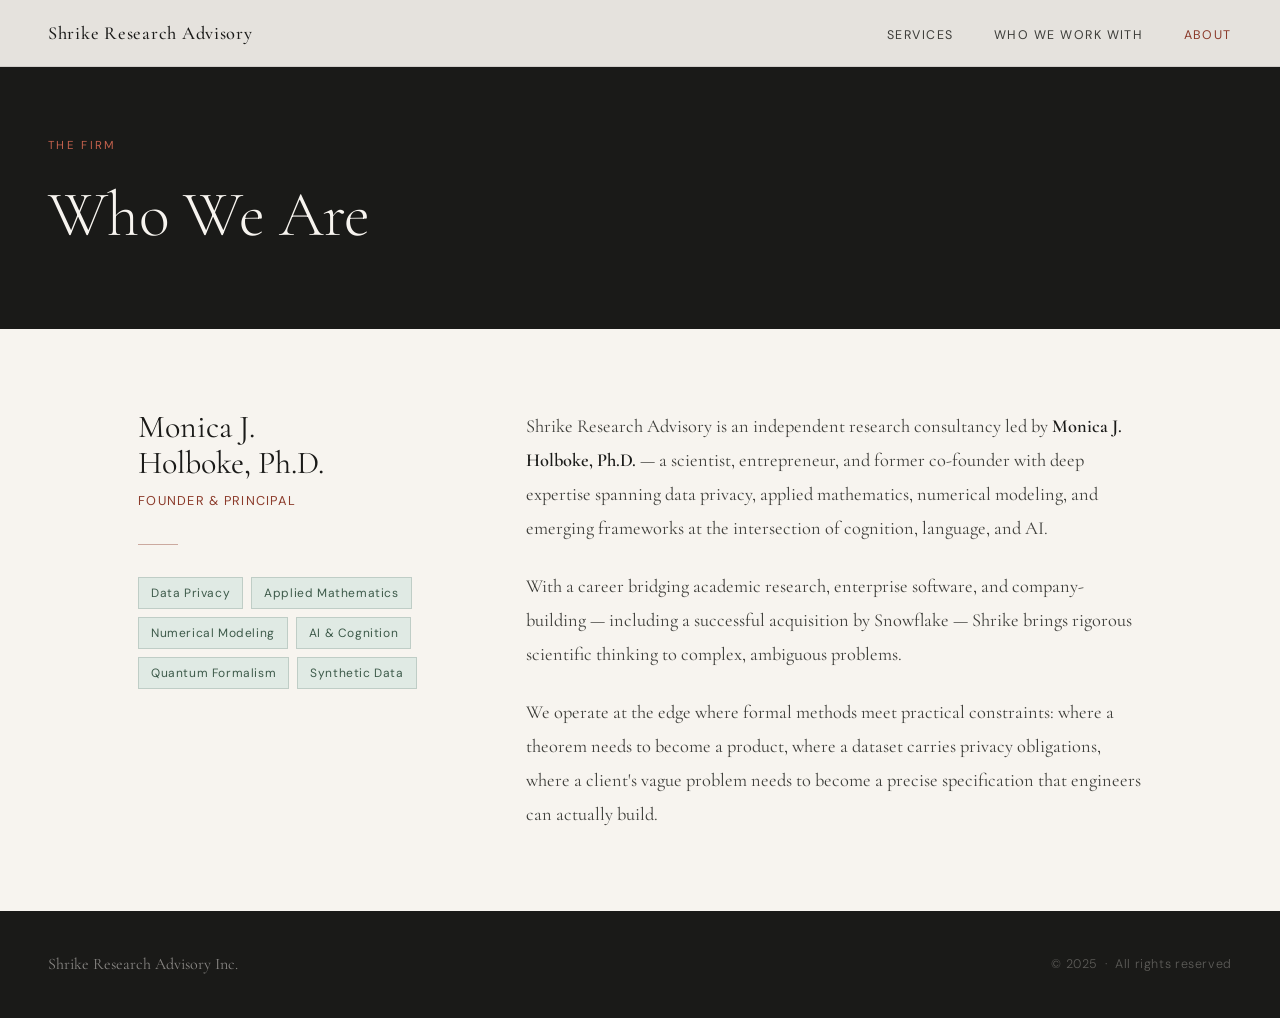
==== about.html @ edf5611b "Add files via upload" ====
<!DOCTYPE html>
<html lang="en">
<head>
<meta charset="UTF-8">
<meta name="viewport" content="width=device-width, initial-scale=1.0">
<title>About — Shrike Research Advisory</title>
<link rel="preconnect" href="https://fonts.googleapis.com">
<link rel="preconnect" href="https://fonts.gstatic.com" crossorigin>
<link href="https://fonts.googleapis.com/css2?family=Cormorant+Garamond:ital,wght@0,300;0,400;0,500;0,600;1,300;1,400&family=DM+Sans:wght@300;400;500&display=swap" rel="stylesheet">
<link rel="stylesheet" href="style.css">
</head>
<body>

<nav>
  <a href="index.html" class="nav-logo">Shrike Research Advisory</a>
  <ul class="nav-links">
    <li><a href="services.html">Services</a></li>
    <li><a href="clients.html">Who We Work With</a></li>
    <li><a href="about.html" class="active">About</a></li>
  </ul>
</nav>

<header class="hero hero--slim">
  <div class="hero-text">
    <p class="hero-eyebrow">The Firm</p>
    <h1>Who We Are</h1>
  </div>
</header>

<section style="background: var(--cream);">
  <div class="section-inner">
    <div class="about-layout">
      <div class="about-sidebar">
        <h2 class="about-name">Monica J.<br>Holboke, Ph.D.</h2>
        <p class="about-title">Founder &amp; Principal</p>
        <div class="rule"></div>
        <div class="expertise-tags">
          <span class="tag">Data Privacy</span>
          <span class="tag">Applied Mathematics</span>
          <span class="tag">Numerical Modeling</span>
          <span class="tag">AI &amp; Cognition</span>
          <span class="tag">Quantum Formalism</span>
          <span class="tag">Synthetic Data</span>
        </div>
      </div>
      <div class="about-body">
        <p>Shrike Research Advisory is an independent research consultancy led by <strong>Monica J. Holboke, Ph.D.</strong> — a scientist, entrepreneur, and former co-founder with deep expertise spanning data privacy, applied mathematics, numerical modeling, and emerging frameworks at the intersection of cognition, language, and AI.</p>
        <p>With a career bridging academic research, enterprise software, and company-building — including a successful acquisition by Snowflake — Shrike brings rigorous scientific thinking to complex, ambiguous problems.</p>
        <p>We operate at the edge where formal methods meet practical constraints: where a theorem needs to become a product, where a dataset carries privacy obligations, where a client's vague problem needs to become a precise specification that engineers can actually build.</p>
      </div>
    </div>
  </div>
</section>

<footer>
  <span class="footer-brand">Shrike Research Advisory Inc.</span>
  <span class="footer-copy">&copy; 2025 &nbsp;·&nbsp; All rights reserved</span>
</footer>

</body>
</html>
---- style.css ----
/* ============================================
   SHRIKE RESEARCH ADVISORY — Global Stylesheet
   style.css
   
   HOW TO USE ON ANY NEW PAGE:
   Add this to your <head>:
     <link rel="stylesheet" href="style.css">
   
   For pages in subfolders (e.g. pages/contact.html):
     <link rel="stylesheet" href="../style.css">
   ============================================ */


/* ── RESET & BASE ─────────────────────────── */
*, *::before, *::after { box-sizing: border-box; margin: 0; padding: 0; }

:root {
  --ink: #1a1a18;
  --ink-mid: #3d3d39;
  --ink-muted: #6b6b65;
  --ink-faint: #b0afa8;
  --cream: #f7f4ef;
  --cream-dark: #ede9e1;
  --rust: #8b3a2a;
  --rust-light: #c4614d;
  --rust-pale: #f0e0da;
  --sage: #3d5a4a;
  --sage-pale: #e0eae4;
  --gold: #a07830;
  --white: #ffffff;
  --serif: 'Cormorant Garamond', Georgia, serif;
  --sans: 'DM Sans', system-ui, sans-serif;
}

html { scroll-behavior: smooth; }

body {
  font-family: var(--sans);
  font-weight: 300;
  color: var(--ink);
  background: var(--cream);
  font-size: 16px;
  line-height: 1.7;
  -webkit-font-smoothing: antialiased;
}


/* ── NAVIGATION ───────────────────────────── */
nav {
  position: fixed;
  top: 0; left: 0; right: 0;
  z-index: 100;
  padding: 1.1rem 3rem;
  display: flex;
  align-items: center;
  justify-content: space-between;
  background: rgba(247, 244, 239, 0.92);
  backdrop-filter: blur(8px);
  border-bottom: 0.5px solid rgba(26,26,24,0.1);
}

.nav-logo {
  font-family: var(--serif);
  font-size: 1.15rem;
  font-weight: 500;
  letter-spacing: 0.04em;
  color: var(--ink);
  text-decoration: none;
}

.nav-links {
  display: flex;
  gap: 2.5rem;
  list-style: none;
}

.nav-links a {
  font-family: var(--sans);
  font-size: 0.78rem;
  font-weight: 400;
  letter-spacing: 0.12em;
  text-transform: uppercase;
  color: var(--ink-mid);
  text-decoration: none;
  transition: color 0.2s;
}

.nav-links a:hover { color: var(--rust); }
.nav-links a.active { color: var(--rust); }


/* ── HERO ─────────────────────────────────── */
.hero {
  padding-top: 80px;
  min-height: 52vh;
  display: grid;
  grid-template-columns: 1fr 1fr;
  background: var(--ink);
  overflow: hidden;
  position: relative;
}

.hero-text {
  padding: 5rem 3rem 5rem 3rem;
  display: flex;
  flex-direction: column;
  justify-content: center;
  position: relative;
  z-index: 2;
}

.hero-eyebrow {
  font-family: var(--sans);
  font-size: 0.72rem;
  font-weight: 400;
  letter-spacing: 0.2em;
  text-transform: uppercase;
  color: var(--rust-light);
  margin-bottom: 1.5rem;
}

.hero h1 {
  font-family: var(--serif);
  font-size: clamp(2.8rem, 5vw, 4.2rem);
  font-weight: 300;
  line-height: 1.08;
  color: var(--cream);
  letter-spacing: -0.01em;
  margin-bottom: 1.5rem;
}

.hero h1 em {
  font-style: italic;
  color: var(--rust-light);
}

.hero-tagline {
  font-family: var(--sans);
  font-size: 0.95rem;
  font-weight: 300;
  color: rgba(247,244,239,0.6);
  line-height: 1.7;
  max-width: 400px;
}

/* Hero image panel — replace the SVG with a real <img> when ready */
.hero-image-panel {
  position: relative;
  overflow: hidden;
  background: var(--ink-mid);
}

.hero-image-panel img {
  width: 100%;
  height: 100%;
  object-fit: cover;
  opacity: 0.6;
}

.hero-image-panel::before {
  content: '';
  position: absolute;
  inset: 0;
  background:
    repeating-linear-gradient(
      -45deg,
      transparent,
      transparent 40px,
      rgba(139,58,42,0.06) 40px,
      rgba(139,58,42,0.06) 41px
    );
  z-index: 1;
}

.hero-geo {
  position: absolute;
  inset: 0;
  display: flex;
  align-items: center;
  justify-content: center;
  z-index: 2;
}

.hero-geo svg {
  width: 60%;
  opacity: 0.18;
}

/* Shorter hero for interior pages */
.hero--slim {
  min-height: 28vh;
  grid-template-columns: 1fr;
}

.hero--slim .hero-text {
  padding: 3.5rem 3rem;
}


/* ── SECTION SCAFFOLDING ──────────────────── */
section { width: 100%; }

.section-inner {
  max-width: 1100px;
  margin: 0 auto;
  padding: 5rem 3rem;
}

.section-label {
  font-family: var(--sans);
  font-size: 0.72rem;
  font-weight: 400;
  letter-spacing: 0.2em;
  text-transform: uppercase;
  color: var(--rust);
  margin-bottom: 2.5rem;
  display: flex;
  align-items: center;
  gap: 1rem;
}

.section-label::after {
  content: '';
  flex: 1;
  height: 0.5px;
  background: var(--rust);
  opacity: 0.3;
  max-width: 60px;
}

/* Section label on dark backgrounds */
.section-label--light {
  color: rgba(224,234,228,0.7);
}

.section-label--light::after {
  background: rgba(224,234,228,0.4);
  opacity: 1;
}

/* Section headings */
.section-heading {
  font-family: var(--serif);
  font-size: clamp(2rem, 3.5vw, 2.8rem);
  font-weight: 300;
  color: var(--ink);
  line-height: 1.15;
  margin-bottom: 3rem;
}

.section-heading--light {
  color: var(--cream);
}

.section-heading em {
  font-style: italic;
  color: var(--ink-muted);
}

.section-heading--light em {
  color: rgba(224,234,228,0.65);
}


/* ── SERVICES SECTION ─────────────────────── */
#services {
  background: var(--sage);
}

.services-grid {
  display: grid;
  grid-template-columns: 1fr 1fr;
  gap: 1.5px;
  background: rgba(255,255,255,0.08);
  border: 0.5px solid rgba(255,255,255,0.08);
}

.service-card {
  background: rgba(255,255,255,0.04);
  padding: 2.5rem;
  transition: background 0.25s;
}

.service-card:hover {
  background: rgba(255,255,255,0.08);
}

.service-number {
  font-family: var(--serif);
  font-size: 2rem;
  font-weight: 300;
  color: rgba(224,234,228,0.2);
  line-height: 1;
  margin-bottom: 1rem;
}

.service-title {
  font-family: var(--serif);
  font-size: 1.35rem;
  font-weight: 500;
  color: var(--cream);
  margin-bottom: 0.75rem;
  line-height: 1.2;
}

.service-desc {
  font-size: 0.88rem;
  font-weight: 300;
  color: rgba(224,234,228,0.65);
  line-height: 1.75;
}

.sub-research {
  margin-top: 1.25rem;
  display: flex;
  flex-direction: column;
  gap: 0.75rem;
}

.sub-item {
  padding: 0.75rem 1rem;
  background: rgba(255,255,255,0.05);
  border-left: 2px solid rgba(196,97,77,0.5);
}

.sub-item-title {
  font-size: 0.82rem;
  font-weight: 400;
  color: var(--rust-light);
  margin-bottom: 0.25rem;
  letter-spacing: 0.02em;
}

.sub-item-badge {
  display: inline-block;
  font-size: 0.65rem;
  font-weight: 400;
  letter-spacing: 0.1em;
  text-transform: uppercase;
  background: rgba(196,97,77,0.2);
  color: var(--rust-light);
  padding: 0.15rem 0.5rem;
  margin-bottom: 0.4rem;
}

.sub-item-desc {
  font-size: 0.8rem;
  color: rgba(224,234,228,0.5);
  line-height: 1.6;
}


/* ── WHO WE WORK WITH ─────────────────────── */
#clients {
  background: var(--cream-dark);
}

.clients-grid {
  display: grid;
  grid-template-columns: repeat(2, 1fr);
  gap: 1px;
  background: rgba(26,26,24,0.1);
  border: 0.5px solid rgba(26,26,24,0.1);
}

.client-card {
  background: var(--cream-dark);
  padding: 2rem 2rem 2rem 2.5rem;
  border-left: 3px solid transparent;
  transition: border-color 0.2s, background 0.2s;
}

.client-card:hover {
  background: var(--white);
  border-left-color: var(--rust);
}

.client-card-title {
  font-family: var(--serif);
  font-size: 1.1rem;
  font-weight: 500;
  color: var(--ink);
  margin-bottom: 0.5rem;
  line-height: 1.3;
}

.client-card-desc {
  font-size: 0.87rem;
  font-weight: 300;
  color: var(--ink-muted);
  line-height: 1.65;
}


/* ── ABOUT / WHO WE ARE ───────────────────── */
#about {
  background: var(--cream);
}

.about-layout {
  display: grid;
  grid-template-columns: 1fr 2fr;
  gap: 5rem;
  align-items: start;
}

.about-sidebar {
  position: sticky;
  top: 5rem;
}

.about-name {
  font-family: var(--serif);
  font-size: 2rem;
  font-weight: 400;
  color: var(--ink);
  line-height: 1.15;
  margin-bottom: 0.5rem;
}

.about-title {
  font-size: 0.8rem;
  font-weight: 400;
  letter-spacing: 0.1em;
  text-transform: uppercase;
  color: var(--rust);
  margin-bottom: 1.5rem;
}

.expertise-tags {
  display: flex;
  flex-wrap: wrap;
  gap: 0.5rem;
  margin-top: 1.5rem;
}

.tag {
  font-size: 0.75rem;
  font-weight: 400;
  letter-spacing: 0.05em;
  color: var(--sage);
  background: var(--sage-pale);
  padding: 0.3rem 0.75rem;
  border-radius: 0;
  border: 0.5px solid rgba(61,90,74,0.2);
}

.about-body {
  font-family: var(--serif);
  font-size: 1.15rem;
  font-weight: 400;
  color: var(--ink-mid);
  line-height: 1.85;
}

.about-body p + p {
  margin-top: 1.5rem;
}

.about-body strong {
  font-weight: 600;
  color: var(--ink);
}


/* ── GENERIC CONTENT BLOCKS ───────────────── */
/* Use these on any new page for standard prose/image layouts */

/* Full-width image */
.img-full {
  width: 100%;
  display: block;
  height: auto;
}

/* Captioned image */
.img-block {
  margin: 2rem 0;
}

.img-block img {
  width: 100%;
  height: auto;
  display: block;
}

.img-caption {
  font-size: 0.8rem;
  font-weight: 300;
  color: var(--ink-muted);
  margin-top: 0.5rem;
  letter-spacing: 0.03em;
}

/* Two-column image + text layout */
.split-layout {
  display: grid;
  grid-template-columns: 1fr 1fr;
  gap: 4rem;
  align-items: center;
}

.split-layout--reversed .split-text { order: -1; }

.split-text h2 {
  font-family: var(--serif);
  font-size: clamp(1.6rem, 3vw, 2.2rem);
  font-weight: 300;
  color: var(--ink);
  line-height: 1.15;
  margin-bottom: 1rem;
}

.split-text p {
  font-size: 0.93rem;
  font-weight: 300;
  color: var(--ink-mid);
  line-height: 1.75;
}

.split-text p + p { margin-top: 1rem; }


/* ── UTILITY ──────────────────────────────── */
.rule {
  width: 40px;
  height: 1px;
  background: var(--rust);
  opacity: 0.4;
  margin: 2rem 0;
}

.bg-cream      { background: var(--cream); }
.bg-cream-dark { background: var(--cream-dark); }
.bg-dark       { background: var(--ink); }
.bg-sage       { background: var(--sage); }


/* ── HOME CARDS ───────────────────────────── */
.home-cards {
  display: grid;
  grid-template-columns: repeat(3, 1fr);
  gap: 1px;
  background: rgba(26,26,24,0.1);
  border: 0.5px solid rgba(26,26,24,0.1);
}

.home-card {
  display: flex;
  flex-direction: column;
  background: var(--cream-dark);
  padding: 2.5rem;
  text-decoration: none;
  border-left: 3px solid transparent;
  transition: border-color 0.2s, background 0.2s;
}

.home-card:hover {
  background: var(--white);
  border-left-color: var(--rust);
}

.home-card-number {
  font-family: var(--serif);
  font-size: 1.5rem;
  font-weight: 300;
  color: var(--ink-faint);
  margin-bottom: 1rem;
  line-height: 1;
}

.home-card-title {
  font-family: var(--serif);
  font-size: 1.4rem;
  font-weight: 500;
  color: var(--ink);
  margin-bottom: 0.75rem;
  line-height: 1.2;
}

.home-card-desc {
  font-size: 0.87rem;
  font-weight: 300;
  color: var(--ink-muted);
  line-height: 1.65;
  flex: 1;
}

.home-card-link {
  display: inline-block;
  margin-top: 1.5rem;
  font-size: 0.78rem;
  font-weight: 400;
  letter-spacing: 0.08em;
  color: var(--rust);
  text-transform: uppercase;
}

@media (max-width: 900px) {
  .home-cards { grid-template-columns: 1fr; }
}


/* ── FOOTER ───────────────────────────────── */
footer {
  background: var(--ink);
  padding: 2.5rem 3rem;
  display: flex;
  align-items: center;
  justify-content: space-between;
}

.footer-brand {
  font-family: var(--serif);
  font-size: 1rem;
  font-weight: 400;
  color: rgba(247,244,239,0.5);
}

.footer-copy {
  font-size: 0.78rem;
  font-weight: 300;
  color: rgba(247,244,239,0.3);
  letter-spacing: 0.05em;
}


/* ── ANIMATIONS ───────────────────────────── */
@keyframes fadeUp {
  from { opacity: 0; transform: translateY(20px); }
  to   { opacity: 1; transform: translateY(0); }
}

.hero-text > * {
  animation: fadeUp 0.7s ease both;
}

.hero-eyebrow { animation-delay: 0.1s; }
.hero h1      { animation-delay: 0.25s; }
.hero-tagline { animation-delay: 0.4s; }


/* ── RESPONSIVE ───────────────────────────── */
@media (max-width: 900px) {
  nav { padding: 1rem 1.5rem; }
  .nav-links { gap: 1.5rem; }

  .hero {
    grid-template-columns: 1fr;
    min-height: auto;
  }
  .hero-text { padding: 4rem 1.5rem 3rem; }
  .hero-image-panel { display: none; }

  .section-inner { padding: 3.5rem 1.5rem; }

  .services-grid,
  .clients-grid { grid-template-columns: 1fr; }

  .about-layout {
    grid-template-columns: 1fr;
    gap: 2rem;
  }

  .about-sidebar { position: static; }

  .split-layout {
    grid-template-columns: 1fr;
    gap: 2rem;
  }

  .split-layout--reversed .split-text { order: 0; }

  footer { flex-direction: column; gap: 0.5rem; text-align: center; }
}

@media (max-width: 600px) {
  .nav-links { display: none; }
  .hero h1 { font-size: 2.2rem; }
}
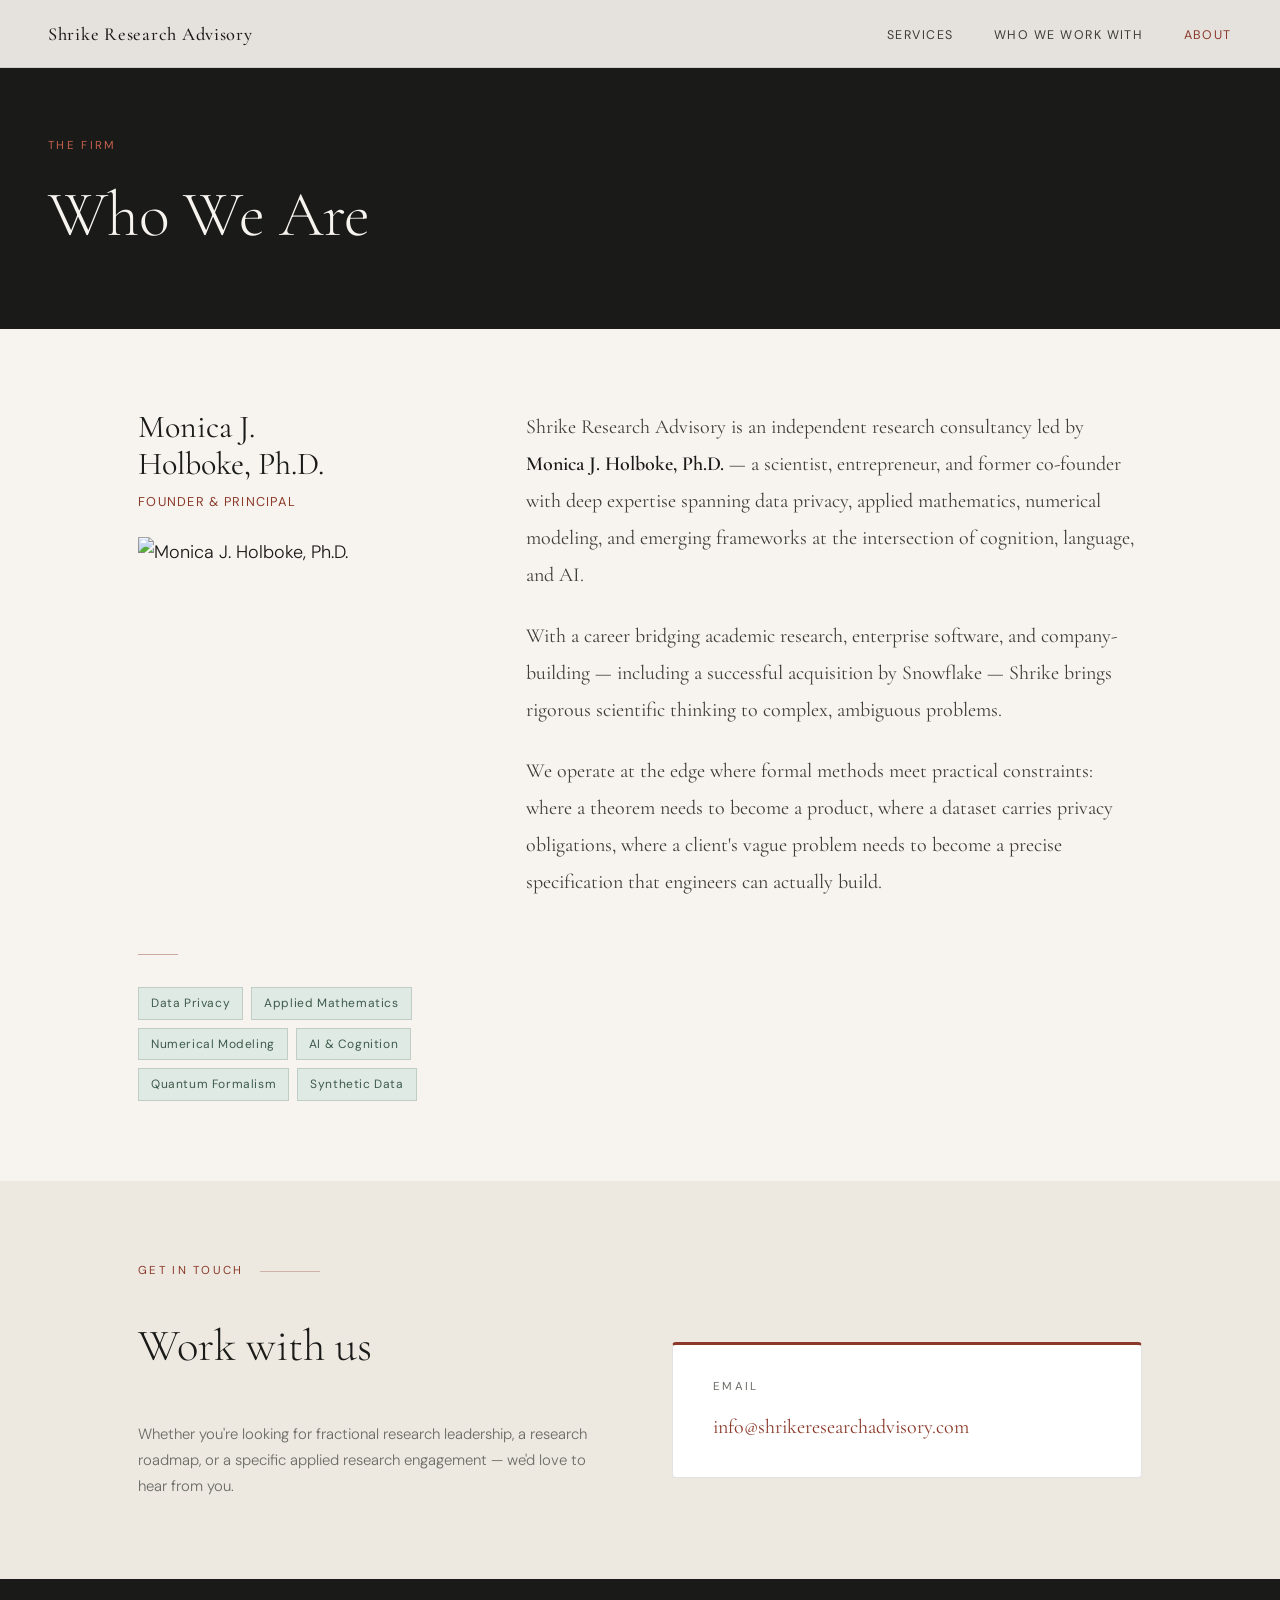
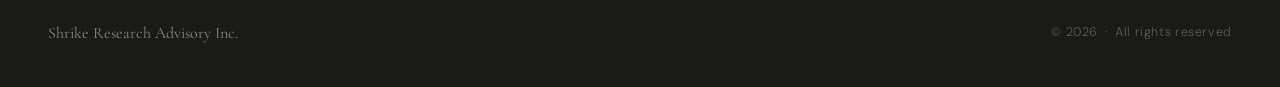
==== commit 59fc80fe: "Add files via upload" ====
--- a/about.html
+++ b/about.html
@@ -33,6 +33,8 @@
       <div class="about-sidebar">
         <h2 class="about-name">Monica J.<br>Holboke, Ph.D.</h2>
         <p class="about-title">Founder &amp; Principal</p>
+        <!-- PHOTO: replace monica-holboke.jpg with your actual filename -->
+        <img src="images/monica-holboke.jpg" alt="Monica J. Holboke, Ph.D." class="about-photo">
         <div class="rule"></div>
         <div class="expertise-tags">
           <span class="tag">Data Privacy</span>
@@ -52,9 +54,26 @@
   </div>
 </section>
 
+<!-- CONTACT -->
+<section style="background: var(--cream-dark);">
+  <div class="section-inner">
+    <p class="section-label">Get In Touch</p>
+    <div class="contact-layout">
+      <div>
+        <h2 class="section-heading">Work with us</h2>
+        <p style="font-size: 0.93rem; font-weight: 300; color: var(--ink-muted); line-height: 1.75; max-width: 480px;">Whether you're looking for fractional research leadership, a research roadmap, or a specific applied research engagement — we'd love to hear from you.</p>
+      </div>
+      <div class="contact-card">
+        <p class="contact-label">Email</p>
+        <a href="mailto:info@shrikeresearchadvisory.com" class="contact-email">info@shrikeresearchadvisory.com</a>
+      </div>
+    </div>
+  </div>
+</section>
+
 <footer>
   <span class="footer-brand">Shrike Research Advisory Inc.</span>
-  <span class="footer-copy">&copy; 2025 &nbsp;·&nbsp; All rights reserved</span>
+  <span class="footer-copy">&copy; 2026 &nbsp;·&nbsp; All rights reserved</span>
 </footer>
 
 </body>
--- a/style.css
+++ b/style.css
@@ -39,8 +39,8 @@
   font-weight: 300;
   color: var(--ink);
   background: var(--cream);
-  font-size: 16px;
-  line-height: 1.7;
+  font-size: 18px;
+  line-height: 1.75;
   -webkit-font-smoothing: antialiased;
 }
 
@@ -304,9 +304,9 @@
 }
 
 .service-desc {
-  font-size: 0.88rem;
-  font-weight: 300;
-  color: rgba(224,234,228,0.65);
+  font-size: 1rem;
+  font-weight: 300;
+  color: rgba(224,234,228,0.75);
   line-height: 1.75;
 }
 
@@ -314,39 +314,74 @@
   margin-top: 1.25rem;
   display: flex;
   flex-direction: column;
-  gap: 0.75rem;
+  gap: 0.5rem;
 }
 
 .sub-item {
-  padding: 0.75rem 1rem;
-  background: rgba(255,255,255,0.05);
-  border-left: 2px solid rgba(196,97,77,0.5);
+  background: rgba(255,255,255,0.1);
+  border: 0.5px solid rgba(255,255,255,0.15);
+}
+
+.sub-item-trigger {
+  width: 100%;
+  display: flex;
+  align-items: center;
+  justify-content: space-between;
+  gap: 1rem;
+  padding: 0.85rem 1rem;
+  background: none;
+  border: none;
+  cursor: pointer;
+  text-align: left;
+}
+
+.sub-item-trigger:hover {
+  background: rgba(255,255,255,0.06);
+}
+
+.sub-item-trigger-left {
+  display: flex;
+  flex-direction: column;
+  gap: 0.3rem;
 }
 
 .sub-item-title {
-  font-size: 0.82rem;
-  font-weight: 400;
-  color: var(--rust-light);
-  margin-bottom: 0.25rem;
-  letter-spacing: 0.02em;
+  font-size: 0.95rem;
+  font-weight: 400;
+  color: #f0ece4;
+  letter-spacing: 0.01em;
+  line-height: 1.3;
 }
 
 .sub-item-badge {
   display: inline-block;
-  font-size: 0.65rem;
+  font-size: 0.62rem;
   font-weight: 400;
   letter-spacing: 0.1em;
   text-transform: uppercase;
-  background: rgba(196,97,77,0.2);
-  color: var(--rust-light);
+  background: rgba(196,97,77,0.35);
+  color: #f4b8a8;
   padding: 0.15rem 0.5rem;
-  margin-bottom: 0.4rem;
+  width: fit-content;
+}
+
+.sub-item-chevron {
+  font-size: 1.1rem;
+  font-weight: 300;
+  color: #f0ece4;
+  flex-shrink: 0;
+  line-height: 1;
+  transition: color 0.2s;
+}
+
+.sub-item-body {
+  padding: 0 1rem 0.85rem 1rem;
 }
 
 .sub-item-desc {
-  font-size: 0.8rem;
-  color: rgba(224,234,228,0.5);
-  line-height: 1.6;
+  font-size: 0.95rem;
+  color: rgba(240,236,228,0.8);
+  line-height: 1.7;
 }
 
 
@@ -385,7 +420,7 @@
 }
 
 .client-card-desc {
-  font-size: 0.87rem;
+  font-size: 1rem;
   font-weight: 300;
   color: var(--ink-muted);
   line-height: 1.65;
@@ -447,7 +482,7 @@
 
 .about-body {
   font-family: var(--serif);
-  font-size: 1.15rem;
+  font-size: 1.25rem;
   font-weight: 400;
   color: var(--ink-mid);
   line-height: 1.85;
@@ -460,6 +495,17 @@
 .about-body strong {
   font-weight: 600;
   color: var(--ink);
+}
+
+
+.about-photo {
+  display: block;
+  width: 100%;
+  margin-top: 1.25rem;
+  margin-bottom: 0;
+  aspect-ratio: 4 / 5;
+  object-fit: cover;
+  object-position: center top;
 }
 
 
@@ -579,7 +625,7 @@
 }
 
 .home-card-desc {
-  font-size: 0.87rem;
+  font-size: 1rem;
   font-weight: 300;
   color: var(--ink-muted);
   line-height: 1.65;
@@ -598,6 +644,52 @@
 
 @media (max-width: 900px) {
   .home-cards { grid-template-columns: 1fr; }
+}
+
+
+/* ── CONTACT ──────────────────────────────── */
+.contact-layout {
+  display: grid;
+  grid-template-columns: 1fr 1fr;
+  gap: 4rem;
+  align-items: center;
+}
+
+.contact-card {
+  background: var(--white);
+  border: 0.5px solid rgba(26,26,24,0.12);
+  border-top: 3px solid var(--rust);
+  border-radius: 4px;
+  padding: 2rem 2.5rem;
+}
+
+.contact-label {
+  font-size: 0.72rem;
+  font-weight: 400;
+  letter-spacing: 0.2em;
+  text-transform: uppercase;
+  color: var(--ink-muted);
+  margin-bottom: 0.75rem;
+}
+
+.contact-email {
+  font-family: var(--serif);
+  font-size: 1.25rem;
+  font-weight: 400;
+  color: var(--rust);
+  text-decoration: none;
+  transition: color 0.2s;
+}
+
+.contact-email:hover {
+  color: var(--rust-light);
+}
+
+@media (max-width: 900px) {
+  .contact-layout {
+    grid-template-columns: 1fr;
+    gap: 2rem;
+  }
 }
 
 
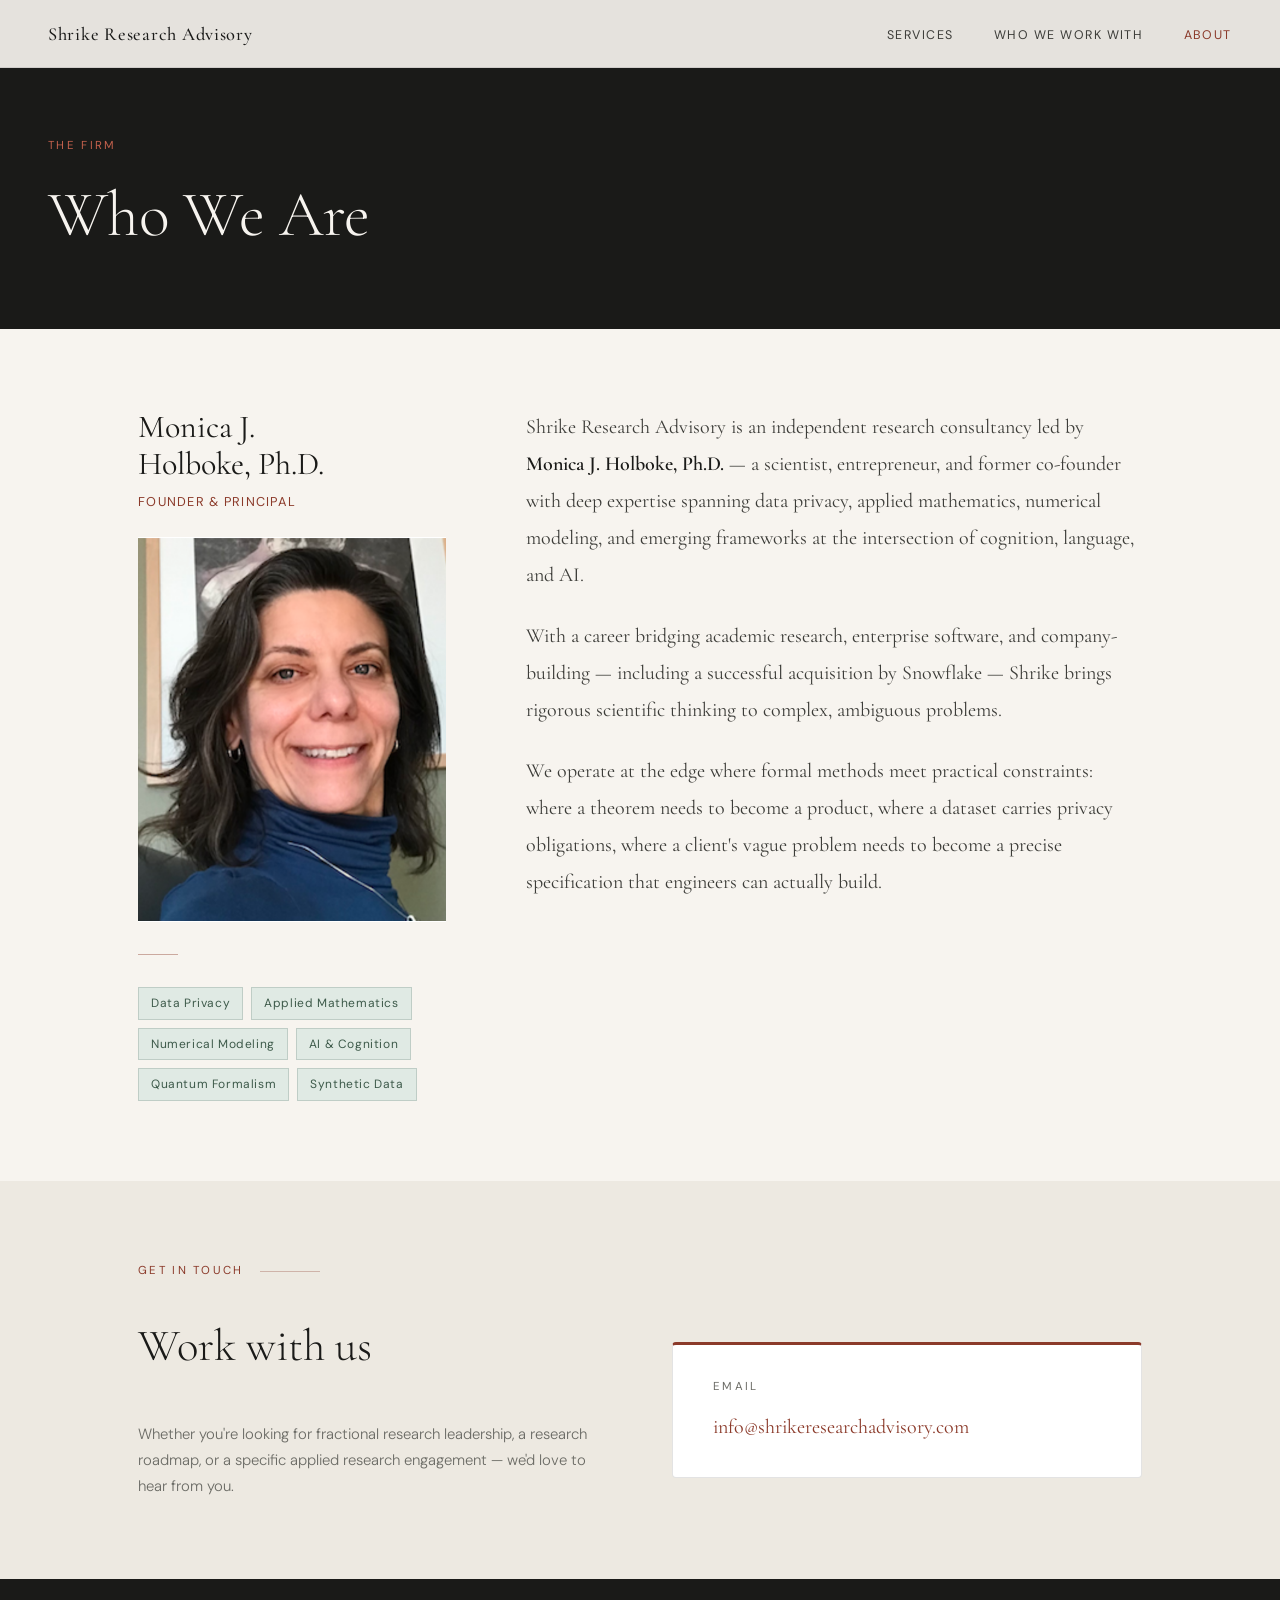
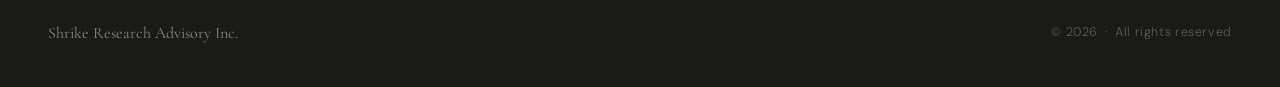
==== commit 865fb6b1: "Update about.html" ====
--- a/about.html
+++ b/about.html
@@ -34,7 +34,7 @@
         <h2 class="about-name">Monica J.<br>Holboke, Ph.D.</h2>
         <p class="about-title">Founder &amp; Principal</p>
         <!-- PHOTO: replace monica-holboke.jpg with your actual filename -->
-        <img src="images/monica-holboke.jpg" alt="Monica J. Holboke, Ph.D." class="about-photo">
+        <img src="monica-holboke.jpg" alt="Monica J. Holboke, Ph.D." class="about-photo">
         <div class="rule"></div>
         <div class="expertise-tags">
           <span class="tag">Data Privacy</span>
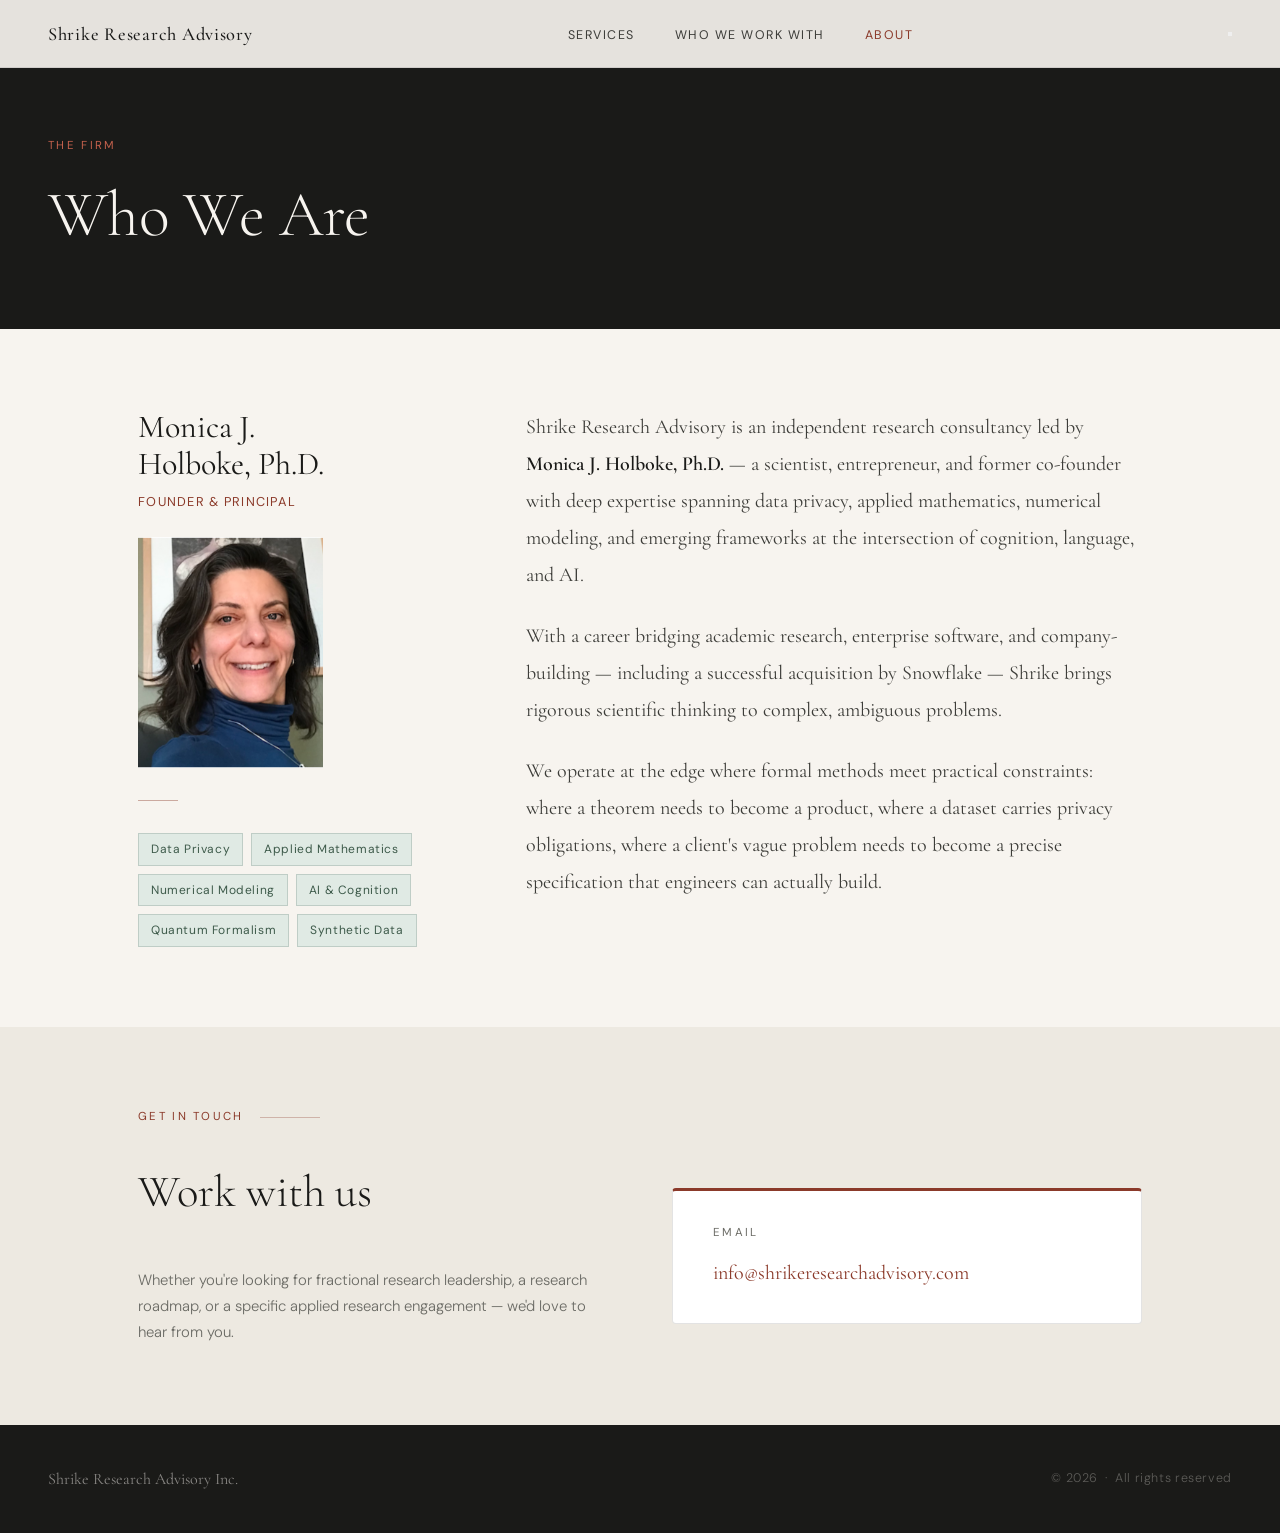
==== commit 83e107c9: "Update about.html" ====
--- a/about.html
+++ b/about.html
@@ -13,11 +13,14 @@
 
 <nav>
   <a href="index.html" class="nav-logo">Shrike Research Advisory</a>
-  <ul class="nav-links">
+  <ul class="nav-links" id="nav-links">
     <li><a href="services.html">Services</a></li>
     <li><a href="clients.html">Who We Work With</a></li>
     <li><a href="about.html" class="active">About</a></li>
   </ul>
+  <button class="nav-hamburger" id="nav-hamburger" aria-label="Open menu" aria-expanded="false">
+  <span></span><span></span><span></span>
+</button>
 </nav>
 
 <header class="hero hero--slim">
@@ -75,6 +78,14 @@
   <span class="footer-brand">Shrike Research Advisory Inc.</span>
   <span class="footer-copy">&copy; 2026 &nbsp;·&nbsp; All rights reserved</span>
 </footer>
-
+<script>
+  var btn = document.getElementById('nav-hamburger');
+  var links = document.getElementById('nav-links');
+  btn.addEventListener('click', function() {
+    var open = links.classList.toggle('nav-open');
+    btn.setAttribute('aria-expanded', open);
+    btn.classList.toggle('is-open', open);
+  });
+</script>
 </body>
 </html>
--- a/style.css
+++ b/style.css
@@ -500,7 +500,7 @@
 
 .about-photo {
   display: block;
-  width: 100%;
+  width: 60%;
   margin-top: 1.25rem;
   margin-bottom: 0;
   aspect-ratio: 4 / 5;
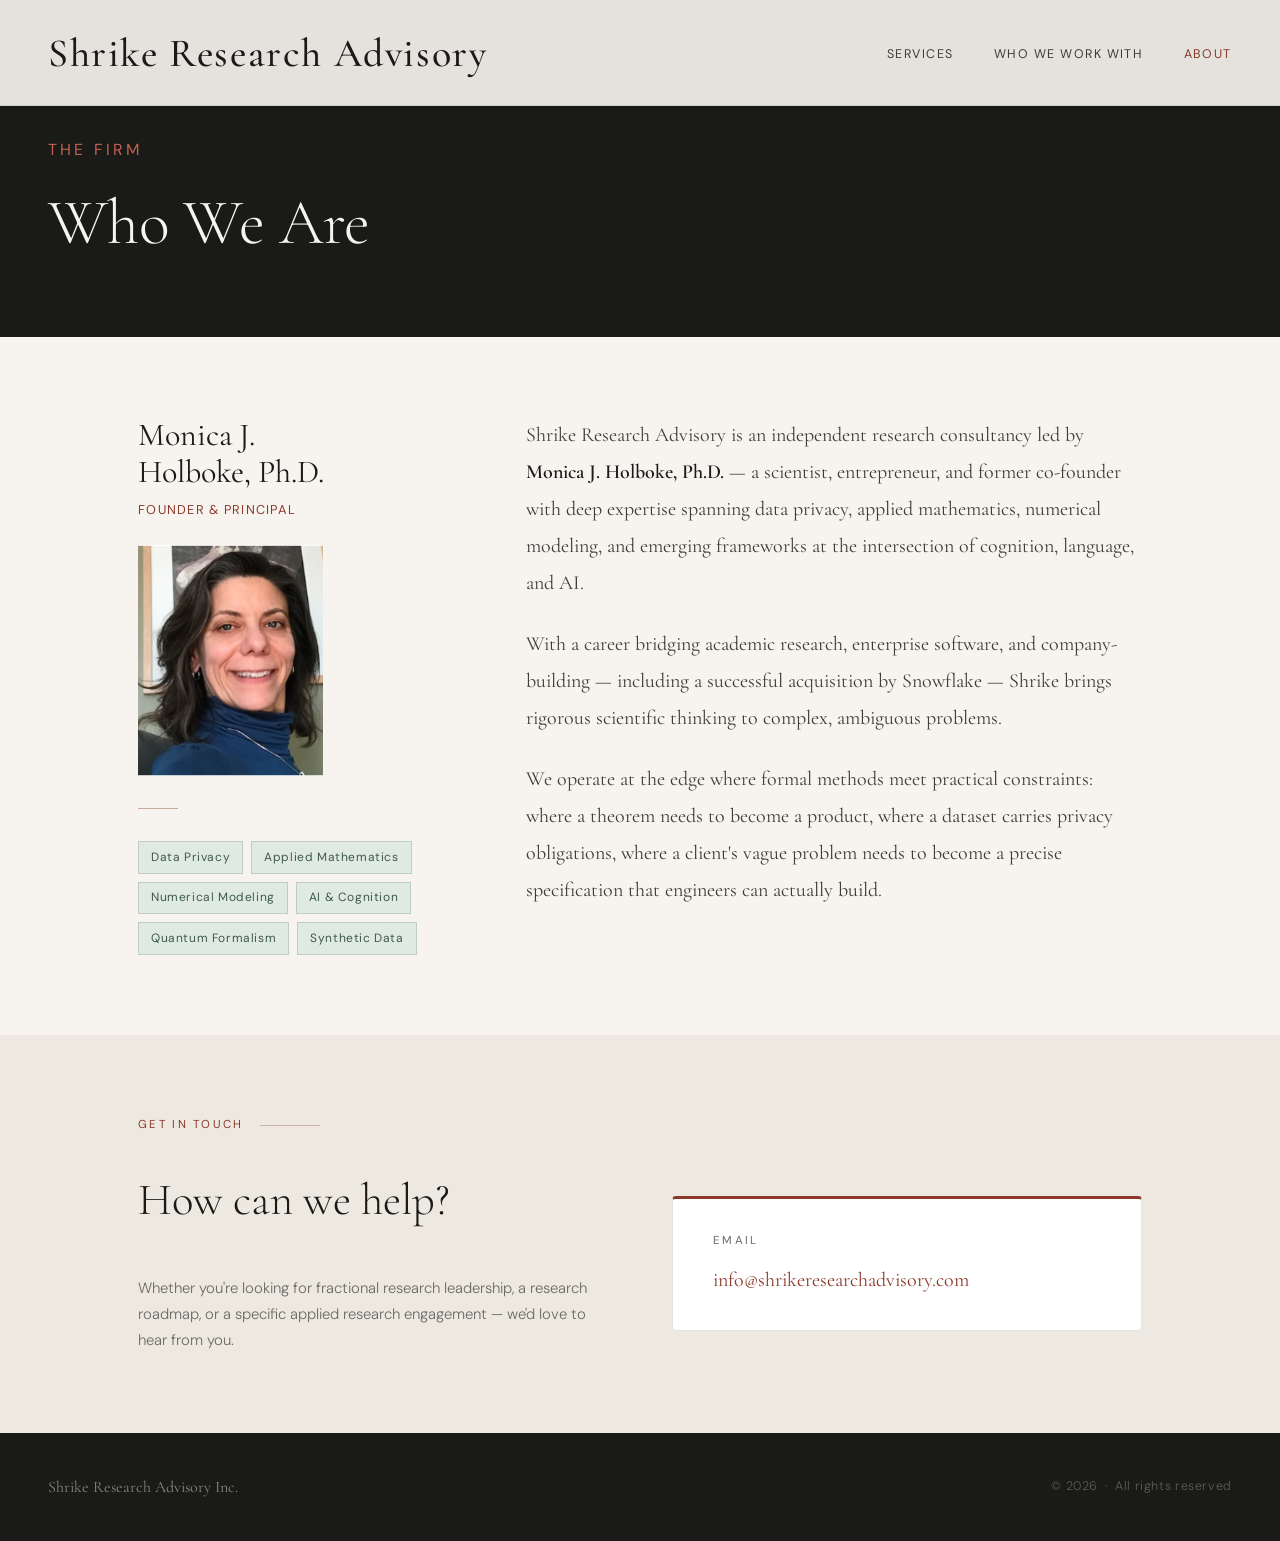
==== commit beb23434: "Update about.html" ====
--- a/about.html
+++ b/about.html
@@ -63,7 +63,7 @@
     <p class="section-label">Get In Touch</p>
     <div class="contact-layout">
       <div>
-        <h2 class="section-heading">Work with us</h2>
+        <h2 class="section-heading">How can we help?</h2>
         <p style="font-size: 0.93rem; font-weight: 300; color: var(--ink-muted); line-height: 1.75; max-width: 480px;">Whether you're looking for fractional research leadership, a research roadmap, or a specific applied research engagement — we'd love to hear from you.</p>
       </div>
       <div class="contact-card">
--- a/style.css
+++ b/style.css
@@ -61,7 +61,7 @@
 
 .nav-logo {
   font-family: var(--serif);
-  font-size: 1.15rem;
+  font-size: 2.5rem;
   font-weight: 500;
   letter-spacing: 0.04em;
   color: var(--ink);
@@ -111,7 +111,7 @@
 
 .hero-eyebrow {
   font-family: var(--sans);
-  font-size: 0.72rem;
+  font-size: 1rem;
   font-weight: 400;
   letter-spacing: 0.2em;
   text-transform: uppercase;
@@ -766,7 +766,58 @@
   footer { flex-direction: column; gap: 0.5rem; text-align: center; }
 }
 
+.nav-hamburger {
+  display: none;
+  flex-direction: column;
+  justify-content: center;
+  gap: 5px;
+  background: none;
+  border: none;
+  cursor: pointer;
+  padding: 4px;
+  width: 32px;
+  height: 32px;
+}
+
+.nav-hamburger span {
+  display: block;
+  width: 22px;
+  height: 1.5px;
+  background: var(--ink);
+  transition: transform 0.2s, opacity 0.2s;
+}
+
+.nav-hamburger.is-open span:nth-child(1) { transform: translateY(6.5px) rotate(45deg); }
+.nav-hamburger.is-open span:nth-child(2) { opacity: 0; }
+.nav-hamburger.is-open span:nth-child(3) { transform: translateY(-6.5px) rotate(-45deg); }
+
 @media (max-width: 600px) {
-  .nav-links { display: none; }
+  .nav-links {
+    display: none;
+    position: absolute;
+    top: 100%;
+    left: 0; right: 0;
+    background: rgba(247,244,239,0.98);
+    backdrop-filter: blur(8px);
+    border-bottom: 0.5px solid rgba(26,26,24,0.1);
+    flex-direction: column;
+    gap: 0;
+    padding: 0.5rem 0;
+  }
+
+  .nav-links.nav-open {
+    display: flex;
+  }
+
+  .nav-links li a {
+    display: block;
+    padding: 0.9rem 1.5rem;
+    font-size: 0.9rem;
+    border-bottom: 0.5px solid rgba(26,26,24,0.06);
+  }
+
+  .nav-hamburger { display: flex; }
+
   .hero h1 { font-size: 2.2rem; }
 }
+}
